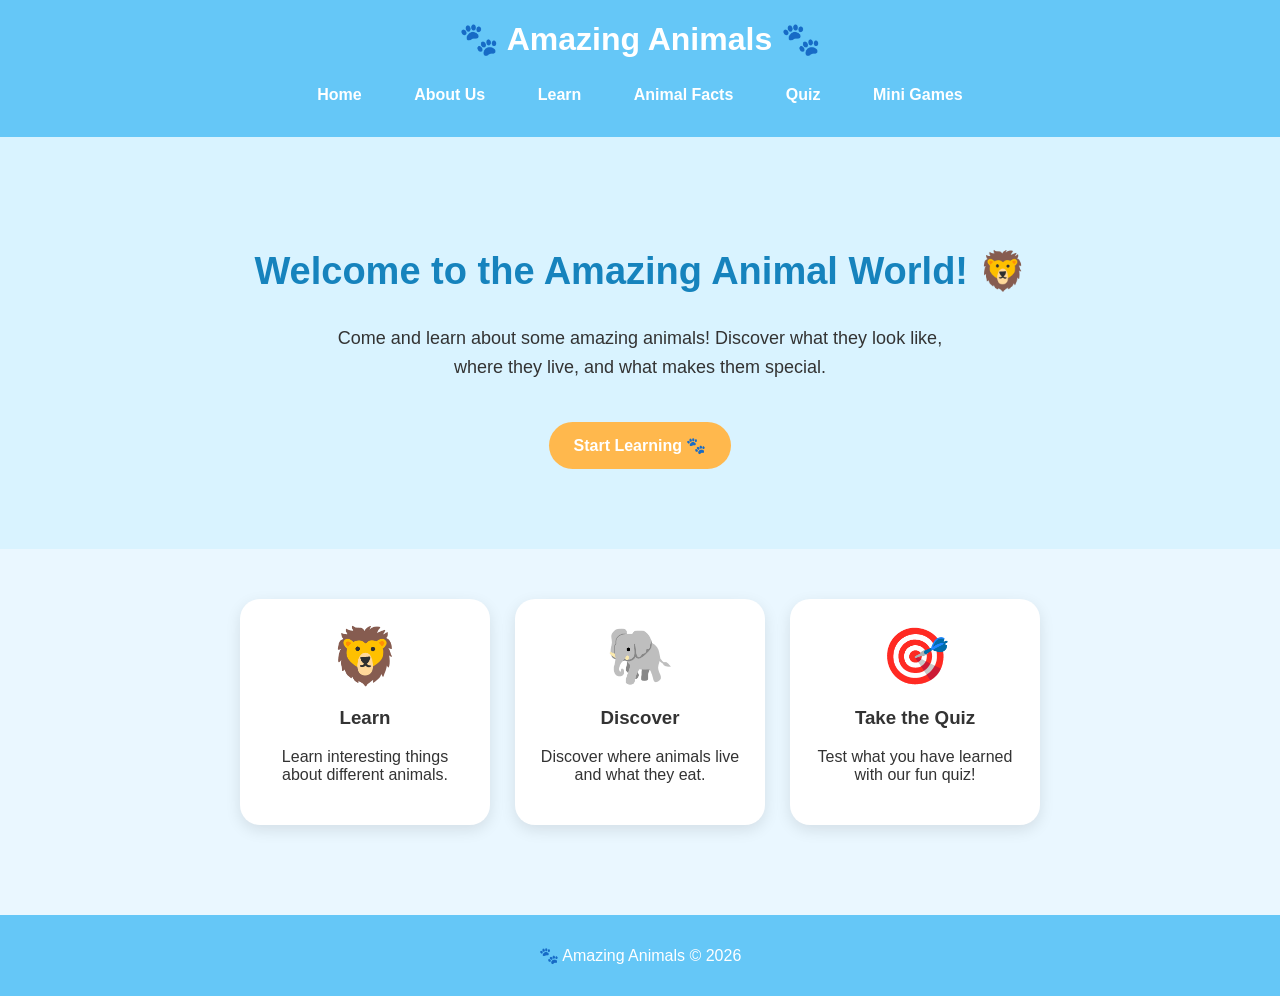
==== index.html @ 084f0c78 "Add files via upload" ====
<!DOCTYPE html>
<html lang="en">
<head>
    <meta charset="UTF-8">
    <meta name="viewport" content="width=device-width, initial-scale=1.0">
    <title>Amazing Animals - Home</title>
    <link rel="stylesheet" href="style.css">
</head>

<body>

<header>
    <h1>🐾 Amazing Animals 🐾</h1>

    <nav>
        <a href="index.html">Home</a>
        <a href="about.html">About Us</a>
        <a href="animal.html">Learn</a>
        <a href="animal_facts.html">Animal Facts</a>
        <a href="quiz.html">Quiz</a>
        <a href="games.html">Mini Games</a>
    </nav>
</header>

<section class="hero">
    <div>
        <h2>Welcome to the Amazing Animal World! 🦁</h2>

        <p>
            Come and learn about some amazing animals!
            Discover what they look like, where they live,
            and what makes them special.
        </p>

        <a href="animal.html" class="button">Start Learning 🐾</a>
    </div>
</section>

<section class="cards">

    <div class="card">
        <div class="emoji">🦁</div>
        <h3>Learn</h3>
        <p>Learn interesting things about different animals.</p>
    </div>

    <div class="card">
        <div class="emoji">🐘</div>
        <h3>Discover</h3>
        <p>Discover where animals live and what they eat.</p>
    </div>

    <div class="card">
        <div class="emoji">🎯</div>
        <h3>Take the Quiz</h3>
        <p>Test what you have learned with our fun quiz!</p>
    </div>

</section>

<footer>
    <p>🐾 Amazing Animals © 2026</p>
</footer>

</body>
</html>
---- style.css ----
* {
    box-sizing: border-box;
}

body {
    margin: 0;
    font-family: Arial, sans-serif;
    background-color: #eaf7ff;
    color: #333;
}

header {
    background-color: #65c7f7;
    padding: 20px;
    text-align: center;
}

header h1 {
    color: white;
    margin: 0 0 15px;
    font-size: 32px;
}

nav a {
    display: inline-block;
    color: white;
    text-decoration: none;
    margin: 5px 10px;
    padding: 8px 14px;
    border-radius: 20px;
    font-weight: bold;
}

nav a:hover {
    background-color: white;
    color: #2196d2;
}


/* HOME */

.hero {
    text-align: center;
    padding: 80px 20px;
    background-color: #d9f3ff;
}

.hero h2 {
    font-size: 38px;
    color: #1683bd;
}

.hero p {
    max-width: 650px;
    margin: 20px auto;
    font-size: 18px;
    line-height: 1.6;
}

.button {
    display: inline-block;
    margin-top: 20px;
    padding: 14px 25px;
    background-color: #ffb84d;
    color: white;
    text-decoration: none;
    border-radius: 25px;
    font-weight: bold;
}

.button:hover {
    background-color: #ff9f1c;
}


/* CARDS */

.cards {
    display: flex;
    justify-content: center;
    gap: 25px;
    padding: 50px 20px;
    flex-wrap: wrap;
}

.card {
    background-color: white;
    width: 250px;
    padding: 25px;
    text-align: center;
    border-radius: 20px;
    box-shadow: 0 5px 15px rgba(0,0,0,0.1);
}

.emoji {
    font-size: 55px;
}


/* GENERAL PAGE */

.page {
    max-width: 1000px;
    margin: auto;
    padding: 50px 20px;
    text-align: center;
}

.page h2 {
    color: #1683bd;
    font-size: 32px;
}

.about-box {
    background-color: white;
    padding: 30px;
    border-radius: 20px;
    text-align: left;
    line-height: 1.7;
    box-shadow: 0 5px 15px rgba(0,0,0,0.08);
}


/* ANIMALS */

.animal-grid {
    display: grid;
    grid-template-columns: repeat(2, 1fr);
    gap: 25px;
    margin-top: 30px;
    margin-bottom: 30px;
}

.animal-card {
    background-color: white;
    padding: 25px;
    border-radius: 20px;
    box-shadow: 0 5px 15px rgba(0,0,0,0.08);
}

.animal-emoji {
    font-size: 70px;
}

.animal-card img {
    width: 100%;
    height: 200px;
    object-fit: cover;
    border-radius: 15px;
    display: block;
    margin-bottom: 15px;
}



/* FACTS */

.fact-box {
    background-color: #65c7f7;
    margin: 25px auto;
    padding: 25px;
    border-radius: 20px;
    max-width: 700px;
    box-shadow: 0 5px 15px rgba(0,0,0,0.08);
    text-align: center;
}

.fact-box img {
    width: 100%;
    max-width: 350px;
    height: 220px;
    object-fit: cover;
    border-radius: 15px;
    display: block;
    margin: 0 auto 15px;
}

.fact-box h3 {
    color: rgb(237, 240, 242);
    font-size: 24px;
    margin: 10px 0;
}

.fact-box p {
    font-size: 17px;
    line-height: 1.6;
}

.lesson-complete {
    margin-top: 40px;
    padding: 30px;
    background-color: #fff4cf;
    border-radius: 20px;
}


/* QUIZ */

.quiz-container {
    max-width: 850px;
    margin: auto;
    padding: 40px 20px;
}

.quiz-container h2 {
    text-align: center;
    color: #1683bd;
    font-size: 35px;
}

.quiz-container > p {
    text-align: center;
}

.question {
    background-color: white;
    margin: 25px 0;
    padding: 25px;
    border-radius: 20px;
    box-shadow: 0 5px 15px rgba(0,0,0,0.08);
}

.question h3 {
    color: #1683bd;
}

.question label {
    display: block;
    background-color: #f0f9ff;
    margin: 10px 0;
    padding: 13px;
    border-radius: 12px;
    cursor: pointer;
}

.question label:hover {
    background-color: #d8f1ff;
}

.question input {
    margin-right: 10px;
}

button {
    border: none;
    padding: 14px 25px;
    margin: 10px;
    border-radius: 25px;
    background-color: #65c7f7;
    color: white;
    font-size: 16px;
    font-weight: bold;
    cursor: pointer;
}

button:hover {
    background-color: #1683bd;
}


/* MINI GAMES PAGE */

.site-header {
    background-color: #65c7f7;
    padding: 20px;
    text-align: center;
}

.site-header .logo {
    display: block;
    color: white;
    text-decoration: none;
    font-size: 26px;
    font-weight: bold;
    margin-bottom: 15px;
}

.site-header nav {
    display: flex;
    justify-content: center;
    flex-wrap: wrap;
    gap: 5px;
}

.container {
    width: 100%;
    max-width: 1000px;
    margin: 0 auto;
    padding: 30px 20px;
}

.hero.compact {
    width: 100%;
    padding: 30px 20px;
    margin-bottom: 25px;
    border-radius: 20px;
    text-align: center;
}

.hero.compact h1 {
    color: #1683bd;
    font-size: 32px;
}

.hero.compact .eyebrow {
    color: #1683bd;
    font-weight: bold;
    letter-spacing: 2px;
}

.game-panel {
    display: block;
    position: static;
    width: 100%;
    max-width: 800px;
    margin: 0 auto;
    padding: 30px;
    background-color: white;
    border-radius: 20px;
    box-shadow: 0 5px 15px rgba(0, 0, 0, 0.1);
    text-align: center;
}

.game-top {
    display: flex;
    justify-content: space-between;
    flex-wrap: wrap;
    gap: 10px;
    font-weight: bold;
    color: #1683bd;
}

.progress-track {
    height: 10px;
    margin: 20px 0;
    background-color: #eaf7ff;
    border-radius: 10px;
    overflow: hidden;
}

.progress-fill {
    width: 0;
    height: 100%;
    background-color: #65c7f7;
    transition: width 0.3s ease;
}

.match-picture {
    display: flex;
    justify-content: center;
    align-items: center;
    width: 150px;
    height: 150px;
    margin: 25px auto;
    background-color: #eaf7ff;
    border-radius: 20px;
    font-size: 80px;
}

.game-panel h2 {
    color: #1683bd;
}

.choice-grid {
    display: grid;
    grid-template-columns: repeat(2, minmax(0, 1fr));
    gap: 12px;
    margin: 20px 0;
}

.choice-grid button {
    width: 100%;
    margin: 0;
}

.feedback {
    min-height: 25px;
    font-weight: bold;
}

.game-actions {
    display: flex;
    justify-content: center;
    flex-wrap: wrap;
    gap: 10px;
}

.game-actions button {
    margin: 5px;
}

.game-actions .secondary {
    background-color: #9eabb3;
}

.game-actions button:disabled {
    opacity: 0.5;
    cursor: not-allowed;
}

@media (max-width: 600px) {
    .container {
        padding: 20px 12px;
    }

    .game-panel {
        padding: 20px 15px;
    }

    .hero.compact h1 {
        font-size: 26px;
    }

    .choice-grid {
        grid-template-columns: 1fr;
    }
}

/* RESULT */

#result {
    margin: 25px auto;
    padding: 20px;
    border-radius: 15px;
    font-size: 20px;
    font-weight: bold;
    text-align: center;
    transition: 0.3s;
}


/* FOOTER */

footer {
    background-color: #65c7f7;
    color: white;
    text-align: center;
    padding: 15px;
    margin-top: 40px;
}


/* RESPONSIVE */

@media (max-width: 600px) {

    header h1 {
        font-size: 25px;
    }

    nav a {
        margin: 3px;
        font-size: 14px;
    }

    .hero h2 {
        font-size: 28px;
    }

    .animal-grid {
        grid-template-columns: 1fr;
    }

    .cards {
        flex-direction: column;
        align-items: center;
    }

    .card {
        width: 90%;
    }


}
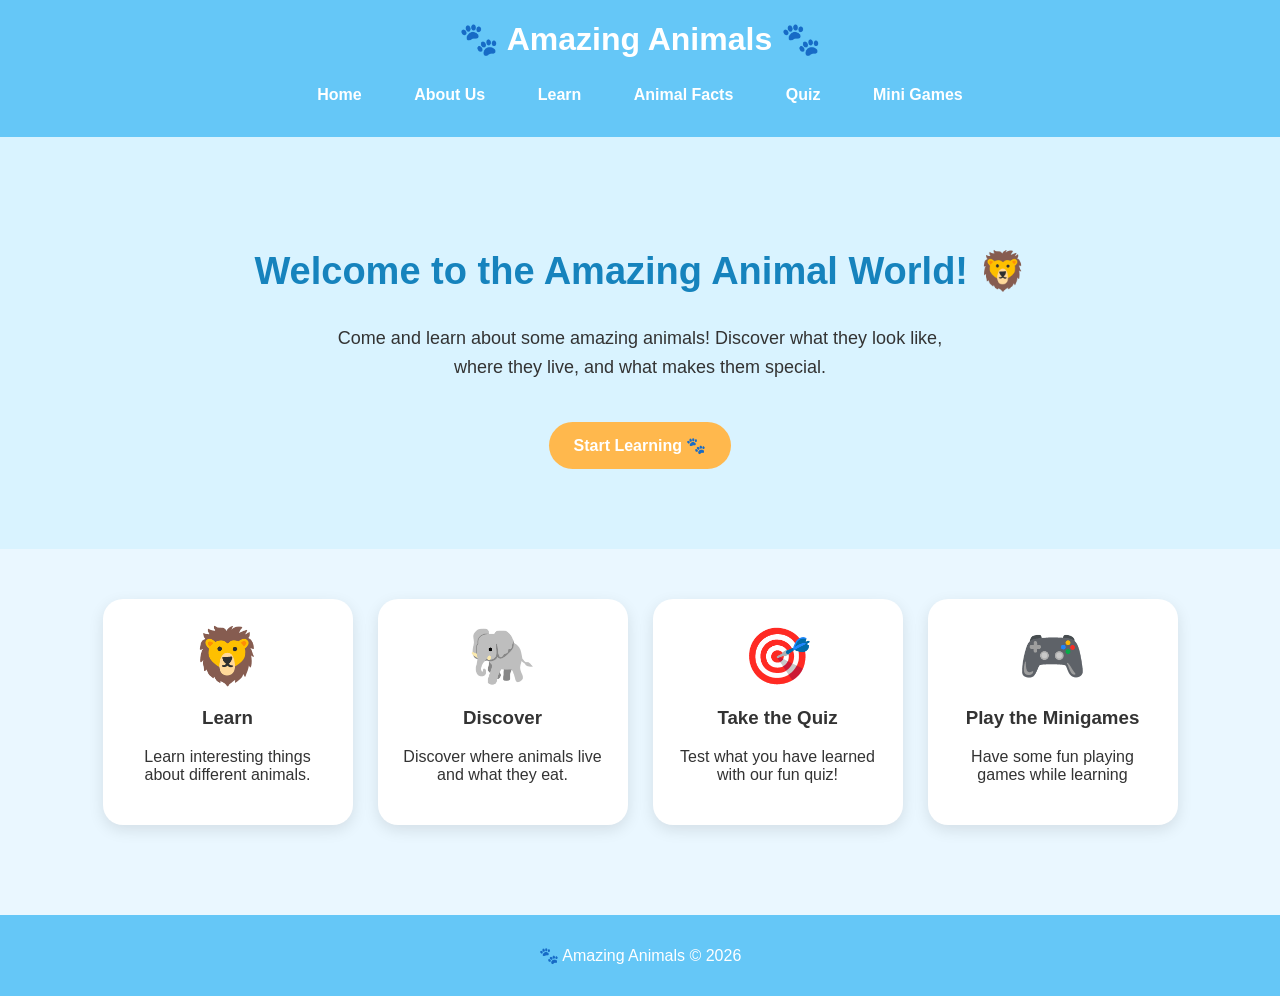
==== commit c24c7ba8: "Add files via upload" ====
--- a/index.html
+++ b/index.html
@@ -56,6 +56,12 @@
         <p>Test what you have learned with our fun quiz!</p>
     </div>
 
+    <div class="card">
+        <div class="emoji">🎮</div>
+        <h3>Play the Minigames</h3>
+        <p>Have some fun playing games while learning</p>
+    </div>
+
 </section>
 
 <footer>
